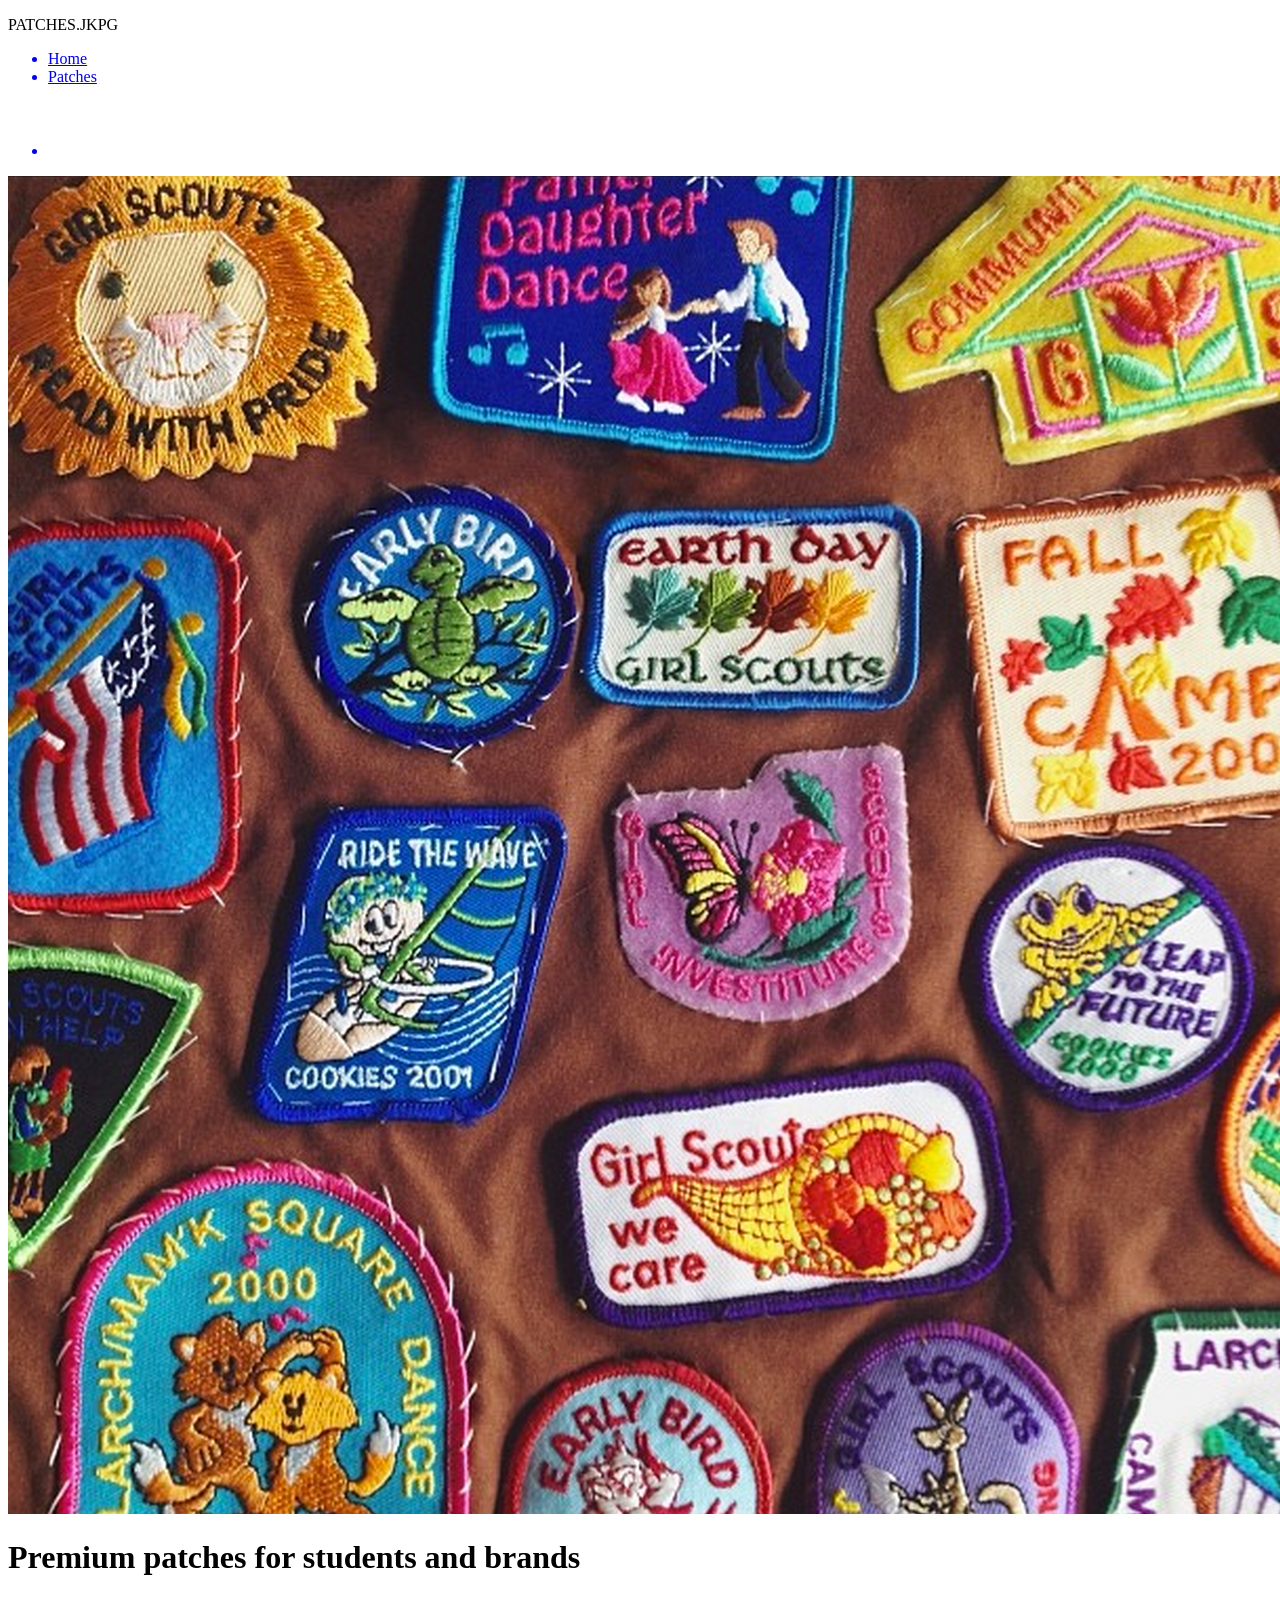
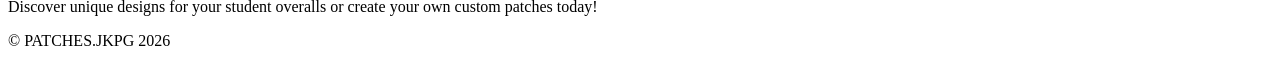
==== index.html @ 102b8553 "Added navigation, welcome page picture, short welcome text and footer. Linked main css file to index" ====
<!doctype html>
<html lang="en">
  <head>
    <meta charset="UTF-8" />
    <meta name="viewport" content="width=device-width, initial-scale=1.0" />
    <title>Patches.JKPG</title>
    <link rel="stylesheet" href="css/main.css" />
  </head>
  <body>
    <header>
      <p>PATCHES.JKPG</p>
      <nav>
        <ul>
          <a href="index.html">
            <li>Home</li>
          </a>
          <a href="catalogue.html">
            <li>Patches</li>
          </a>
          <a href="shoppingCart.html">
            <li>
              <img src="images/shoppingCart.img.png" alt="Shopping Cart" />
            </li>
          </a>
        </ul>
      </nav>
    </header>
    <main>
      <img src="images/welcome page.img" alt="Picture of multiple patches." />
      <h1>Premium patches for students and brands</h1>
      <p>
        Discover unique designs for your student overalls or create your own
        custom patches today!
      </p>
    </main>
    <footer>
      <p>© PATCHES.JKPG 2026</p>
    </footer>
  </body>
</html>
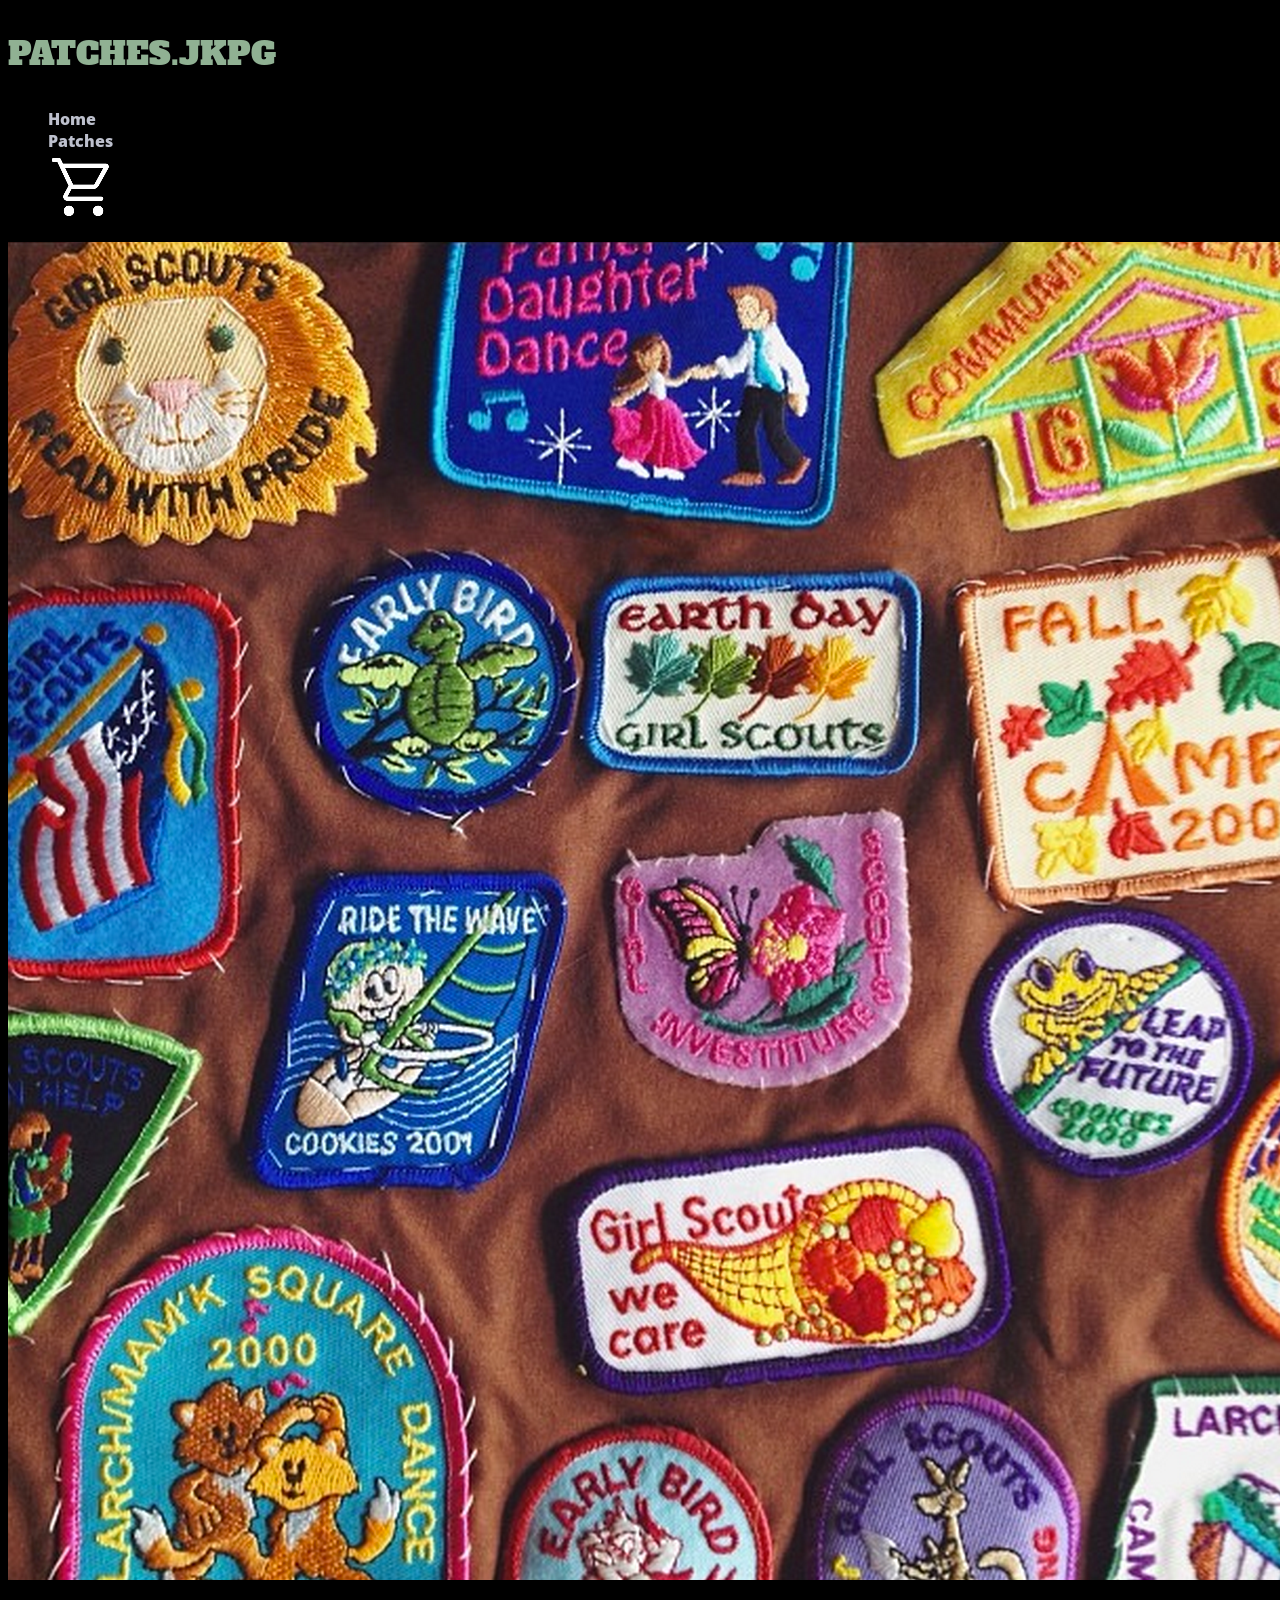
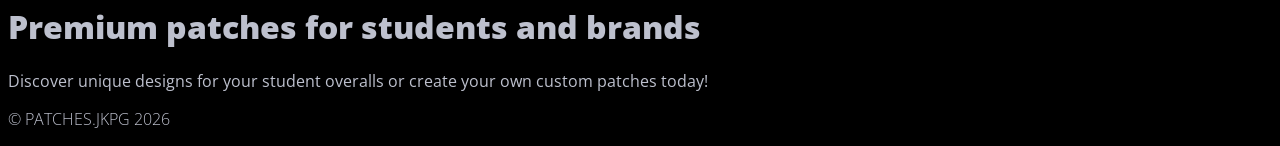
==== commit 1abc9222: "adding fonts homepage" ====
--- a/index.html
+++ b/index.html
@@ -5,36 +5,62 @@
     <meta name="viewport" content="width=device-width, initial-scale=1.0" />
     <title>Patches.JKPG</title>
     <link rel="stylesheet" href="css/main.css" />
+
+    <!--Logo font-->
+    <link rel="preconnect" href="https://fonts.googleapis.com" />
+    <link rel="preconnect" href="https://fonts.gstatic.com" crossorigin />
+    <link
+      href="https://fonts.googleapis.com/css2?family=Alfa+Slab+One&display=swap"
+      rel="stylesheet"
+    />
+
+    <!--Text font-->
+    <link rel="preconnect" href="https://fonts.googleapis.com" />
+    <link rel="preconnect" href="https://fonts.gstatic.com" crossorigin />
+    <link
+      href="https://fonts.googleapis.com/css2?family=Open+Sans:ital,wght@0,300..800;1,300..800&display=swap"
+      rel="stylesheet"
+    />
   </head>
   <body>
     <header>
-      <p>PATCHES.JKPG</p>
-      <nav>
-        <ul>
-          <a href="index.html">
-            <li>Home</li>
-          </a>
-          <a href="catalogue.html">
-            <li>Patches</li>
-          </a>
-          <a href="shoppingCart.html">
-            <li>
-              <img src="images/shoppingCart.img.png" alt="Shopping Cart" />
-            </li>
-          </a>
+      <p id="logo">PATCHES.JKPG</p>
+      <nav class="navbar">
+        <ul class="nav-links">
+          <li>
+            <a href="index.html" class="nav-item">Home</a>
+          </li>
+
+          <li>
+            <a href="catalogue.html" class="nav-item">Patches</a>
+          </li>
+
+          <li>
+            <a href="shoppingCart.html">
+              <img
+                src="images/shoppingCart.img.png"
+                alt="Shopping Cart"
+                class="nav-item"
+              />
+            </a>
+          </li>
         </ul>
       </nav>
     </header>
     <main>
-      <img src="images/welcome page.img" alt="Picture of multiple patches." />
-      <h1>Premium patches for students and brands</h1>
-      <p>
+      <img
+        src="images/welcome page.img"
+        alt="Picture of multiple patches."
+        class="img-home"
+      />
+      <h1 class="heading-welcome">Premium patches for students and brands</h1>
+      <p class="text-homepage">
         Discover unique designs for your student overalls or create your own
         custom patches today!
       </p>
     </main>
     <footer>
-      <p>© PATCHES.JKPG 2026</p>
+      <p class="copyright">© PATCHES.JKPG 2026</p>
     </footer>
   </body>
 </html>
--- a/css/main.css
+++ b/css/main.css
@@ -0,0 +1,51 @@
+body {
+  background-color: black;
+  color: rgba(189, 192, 205, 1);
+}
+
+#logo {
+  font-family: "Alfa Slab One", serif;
+  font-weight: 400;
+  font-style: normal;
+  font-size: 2rem;
+  color: rgba(144, 177, 147, 1);
+}
+.heading-welcome {
+  font-family: "Open Sans", sans-serif;
+  font-size: 1 rem;
+  font-weight: 800;
+  font-variation-settings: "wdth" 100;
+}
+
+.text-homepage {
+  font-family: "Open Sans", sans-serif;
+  font-size: 0.5 rem;
+  font-weight: 400;
+  font-variation-settings: "wdth" 100;
+}
+
+.copyright {
+  font-family: "Open Sans", sans-serif;
+  font-size: 0.01 rem;
+  font-weight: 40;
+  font-variation-settings: "wdth" 100;
+}
+
+.nav-links {
+  list-style: none;
+}
+.nav-item {
+  color: rgba(189, 192, 205, 1);
+  text-decoration: none;
+  font-family: "Open Sans", sans-serif;
+  font-size: 0.5 rem;
+  font-weight: 800;
+  font-variation-settings: "wdth" 100;
+}
+
+.nav-item:visited {
+  color: rgba(189, 192, 205, 1);
+}
+.nav-item:hover {
+  color: rgba(144, 177, 147, 1);
+}
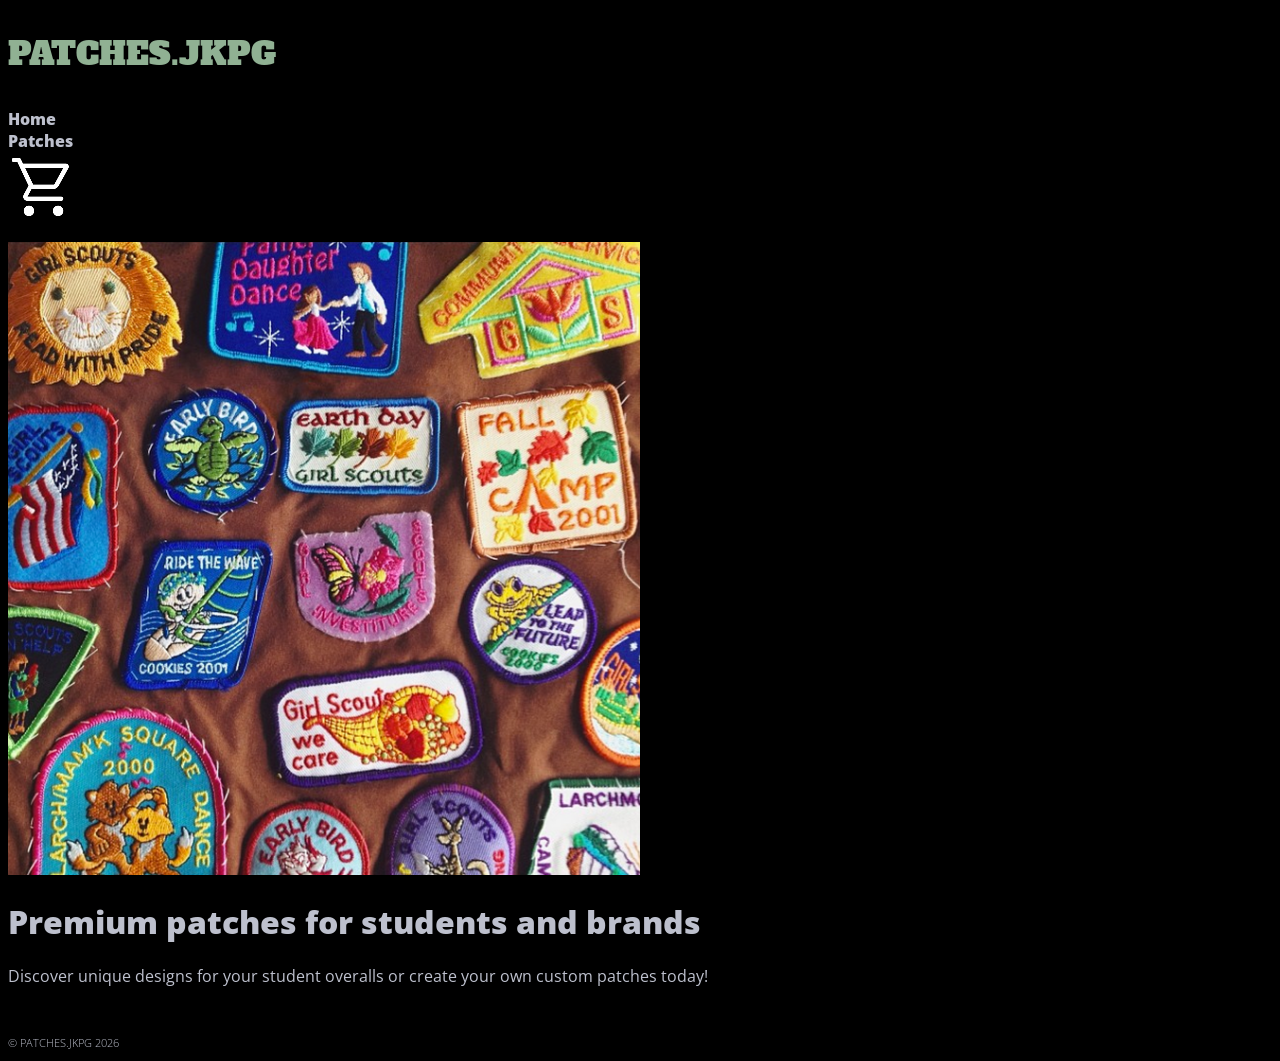
==== commit 3e054c19: "Patches/cataloque page html basic hmlt created(list of patches picture, name, price) css text, paddi" ====
--- a/index.html
+++ b/index.html
@@ -3,7 +3,7 @@
   <head>
     <meta charset="UTF-8" />
     <meta name="viewport" content="width=device-width, initial-scale=1.0" />
-    <title>Patches.JKPG</title>
+    <title>PATCHES.JKPG</title>
     <link rel="stylesheet" href="css/main.css" />
 
     <!--Logo font-->
@@ -49,9 +49,9 @@
     </header>
     <main>
       <img
+        class="main-img"
         src="images/welcome page.img"
         alt="Picture of multiple patches."
-        class="img-home"
       />
       <h1 class="heading-welcome">Premium patches for students and brands</h1>
       <p class="text-homepage">
--- a/css/main.css
+++ b/css/main.css
@@ -2,6 +2,8 @@
   background-color: black;
   color: rgba(189, 192, 205, 1);
 }
+
+/*HEADER*/
 
 #logo {
   font-family: "Alfa Slab One", serif;
@@ -10,35 +12,16 @@
   font-size: 2rem;
   color: rgba(144, 177, 147, 1);
 }
-.heading-welcome {
-  font-family: "Open Sans", sans-serif;
-  font-size: 1 rem;
-  font-weight: 800;
-  font-variation-settings: "wdth" 100;
-}
-
-.text-homepage {
-  font-family: "Open Sans", sans-serif;
-  font-size: 0.5 rem;
-  font-weight: 400;
-  font-variation-settings: "wdth" 100;
-}
-
-.copyright {
-  font-family: "Open Sans", sans-serif;
-  font-size: 0.01 rem;
-  font-weight: 40;
-  font-variation-settings: "wdth" 100;
-}
 
 .nav-links {
   list-style: none;
+  padding-left: 0;
 }
 .nav-item {
   color: rgba(189, 192, 205, 1);
   text-decoration: none;
   font-family: "Open Sans", sans-serif;
-  font-size: 0.5 rem;
+  font-size: 1rem;
   font-weight: 800;
   font-variation-settings: "wdth" 100;
 }
@@ -49,3 +32,36 @@
 .nav-item:hover {
   color: rgba(144, 177, 147, 1);
 }
+
+/*MAIN*/
+
+.main-img {
+  width: 50%;
+}
+.heading-welcome {
+  font-family: "Open Sans", sans-serif;
+  font-size: 2rem;
+  font-weight: 800;
+  font-variation-settings: "wdth" 100;
+}
+
+.text-homepage {
+  font-family: "Open Sans", sans-serif;
+  font-size: 1rem;
+  font-weight: 400;
+  font-variation-settings: "wdth" 100;
+}
+
+/*FOOTER*/
+
+.copyright {
+  font-family: "Open Sans", sans-serif;
+  font-size: 0.7rem;
+  font-weight: 40;
+  font-variation-settings: "wdth" 100;
+}
+
+footer {
+  margin-top: 3rem;
+  border-top: 1px rgba(189, 192, 205, 1);
+}
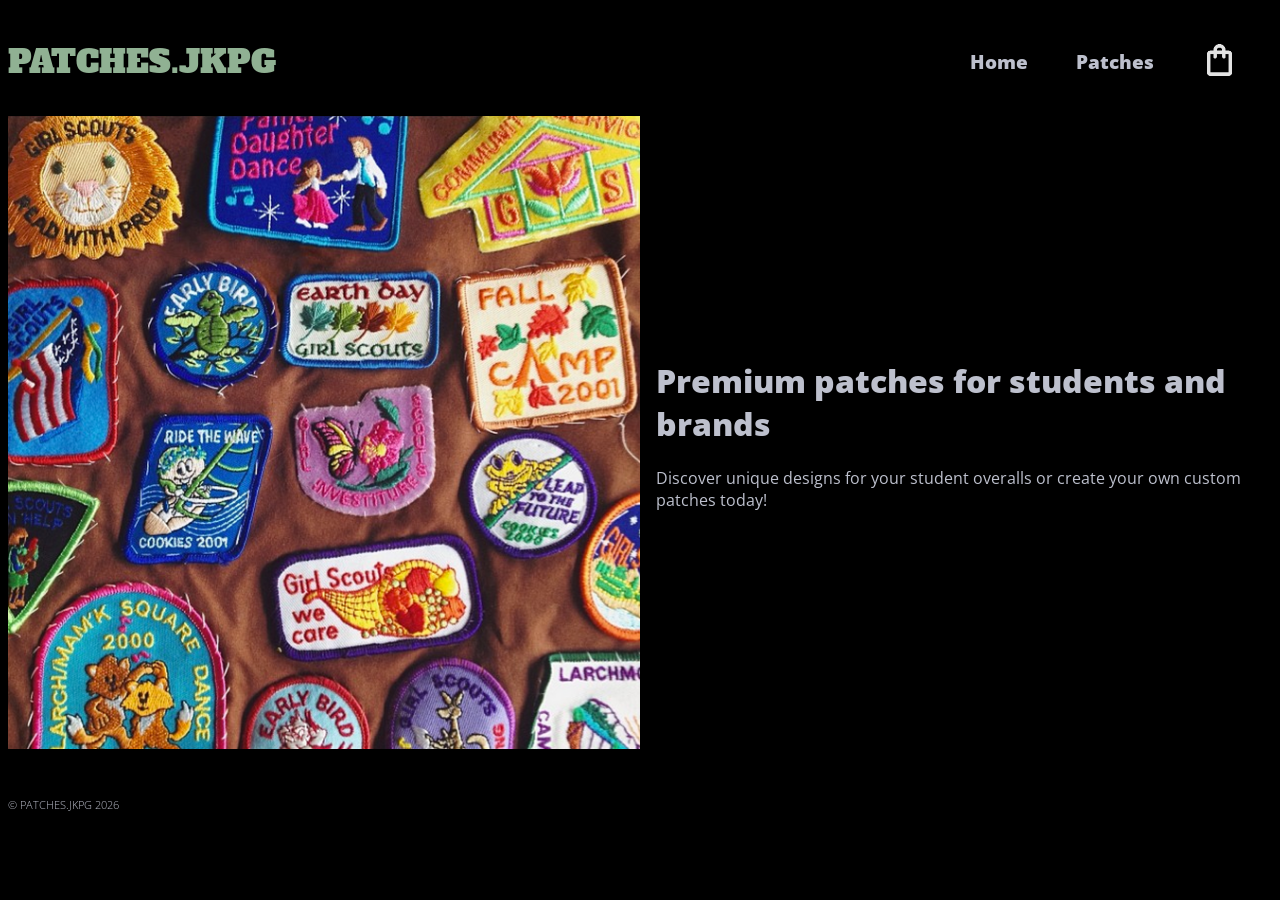
==== commit 2c5c2f4a: "Shopping bag symbol change, navigation layout left, margin update in patches page, text layout home " ====
--- a/index.html
+++ b/index.html
@@ -38,7 +38,8 @@
           <li>
             <a href="shoppingCart.html">
               <img
-                src="images/shoppingCart.img.png"
+                id="shoppingCartImg"
+                src="images/shoppingBag.img.png"
                 alt="Shopping Cart"
                 class="nav-item"
               />
@@ -53,11 +54,13 @@
         src="images/welcome page.img"
         alt="Picture of multiple patches."
       />
-      <h1 class="heading-welcome">Premium patches for students and brands</h1>
-      <p class="text-homepage">
-        Discover unique designs for your student overalls or create your own
-        custom patches today!
-      </p>
+      <div class="main-texts">
+        <h1 class="heading-welcome">Premium patches for students and brands</h1>
+        <p class="text-homepage">
+          Discover unique designs for your student overalls or create your own
+          custom patches today!
+        </p>
+      </div>
     </main>
     <footer>
       <p class="copyright">© PATCHES.JKPG 2026</p>
--- a/css/main.css
+++ b/css/main.css
@@ -4,6 +4,12 @@
 }
 
 /*HEADER*/
+
+header {
+  display: flex;
+  align-items: center;
+  justify-content: space-between;
+}
 
 #logo {
   font-family: "Alfa Slab One", serif;
@@ -12,18 +18,23 @@
   font-size: 2rem;
   color: rgba(144, 177, 147, 1);
 }
-
+#shoppingCartImg {
+  width: 30%;
+}
 .nav-links {
   list-style: none;
   padding-left: 0;
+  display: flex;
+  align-items: center;
 }
 .nav-item {
   color: rgba(189, 192, 205, 1);
   text-decoration: none;
   font-family: "Open Sans", sans-serif;
-  font-size: 1rem;
+  font-size: 1.2rem;
   font-weight: 800;
   font-variation-settings: "wdth" 100;
+  margin-left: 3rem;
 }
 
 .nav-item:visited {
@@ -33,7 +44,20 @@
   color: rgba(144, 177, 147, 1);
 }
 
+.navbar {
+  align-content: end;
+}
+
 /*MAIN*/
+
+main {
+  display: flex;
+  align-items: center;
+}
+
+.main-texts {
+  margin-left: 1rem;
+}
 
 .main-img {
   width: 50%;
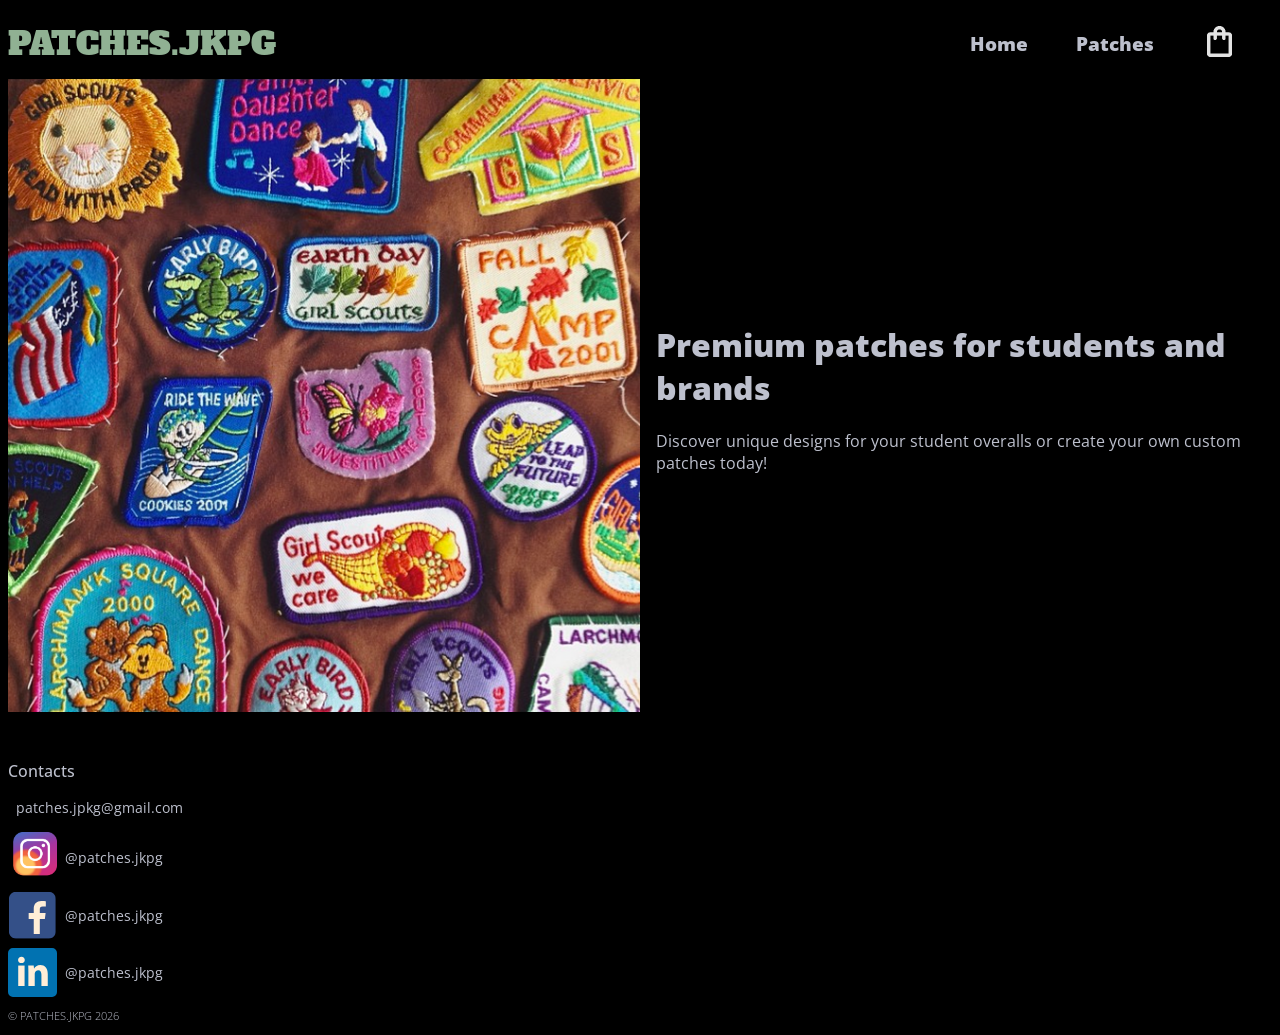
==== commit 15bbf279: "shopping cart page, footer: social media" ====
--- a/index.html
+++ b/index.html
@@ -63,6 +63,21 @@
       </div>
     </main>
     <footer>
+      <h1 id="contacts">Contacts</h1>
+      <p id="mail">patches.jpkg@gmail.com</p>
+      <figure class="social-media">
+        <img src="images/instagram.img.png" alt="Instagram icon" />
+        <figcaption>@patches.jkpg</figcaption>
+      </figure>
+      <figure class="social-media">
+        <img src="images/facebook.img.svg" alt="Facebook icon" />
+        <figcaption>@patches.jkpg</figcaption>
+      </figure>
+      <figure class="social-media">
+        <img src="images/linkedIn.img.svg" alt="LinkedIn icon" />
+        <figcaption>@patches.jkpg</figcaption>
+      </figure>
+
       <p class="copyright">© PATCHES.JKPG 2026</p>
     </footer>
   </body>
--- a/css/main.css
+++ b/css/main.css
@@ -9,9 +9,15 @@
   display: flex;
   align-items: center;
   justify-content: space-between;
+  position: sticky;
+  top: 0;
+  background-color: black;
+  width: 100%;
 }
 
 #logo {
+  margin-top: 0;
+  margin-bottom: 0;
   font-family: "Alfa Slab One", serif;
   font-weight: 400;
   font-style: normal;
@@ -50,13 +56,13 @@
 
 /*MAIN*/
 
+.main-texts {
+  margin-left: 1rem;
+}
 main {
   display: flex;
   align-items: center;
-}
-
-.main-texts {
-  margin-left: 1rem;
+  flex-direction: row;
 }
 
 .main-img {
@@ -77,6 +83,41 @@
 }
 
 /*FOOTER*/
+#contacts {
+  color: rgba(189, 192, 205, 1);
+  font-family: "Open Sans", sans-serif;
+  font-size: 1rem;
+  font-weight: 500;
+  font-variation-settings: "wdth" 100;
+  margin-bottom: 1rem;
+}
+
+#mail {
+  padding-left: 0.5rem;
+  font-family: "Open Sans", sans-serif;
+  font-size: 0.9rem;
+  font-weight: 400;
+  font-variation-settings: "wdth" 100;
+}
+.social-media {
+  margin-left: 0;
+
+  margin-top: 0.5rem;
+  margin-bottom: 0.5rem;
+  img {
+    width: 4%;
+  }
+  figcaption {
+    padding-left: 0.5rem;
+    font-family: "Open Sans", sans-serif;
+    font-size: 0.9rem;
+    font-weight: 400;
+    font-variation-settings: "wdth" 100;
+  }
+  display: flex;
+  flex-direction: row;
+  align-items: center;
+}
 
 .copyright {
   font-family: "Open Sans", sans-serif;
@@ -89,3 +130,32 @@
   margin-top: 3rem;
   border-top: 1px rgba(189, 192, 205, 1);
 }
+
+/* BREAKING POINT NAVIGATION */
+
+@media screen and (max-width: 630px) {
+  header {
+    flex-direction: column;
+  }
+}
+
+@media screen and (max-width: 630px) {
+  main {
+    flex-direction: column;
+  }
+}
+/* @media screen and (min-width: 630px) {
+  main {
+    display: flex;
+    align-items: center;
+    flex-direction: row;
+  }
+}
+
+@media screen and (min-width: 900px) {
+  main {
+    display: flex;
+    align-items: center;
+    flex-direction: column;
+  }
+} */
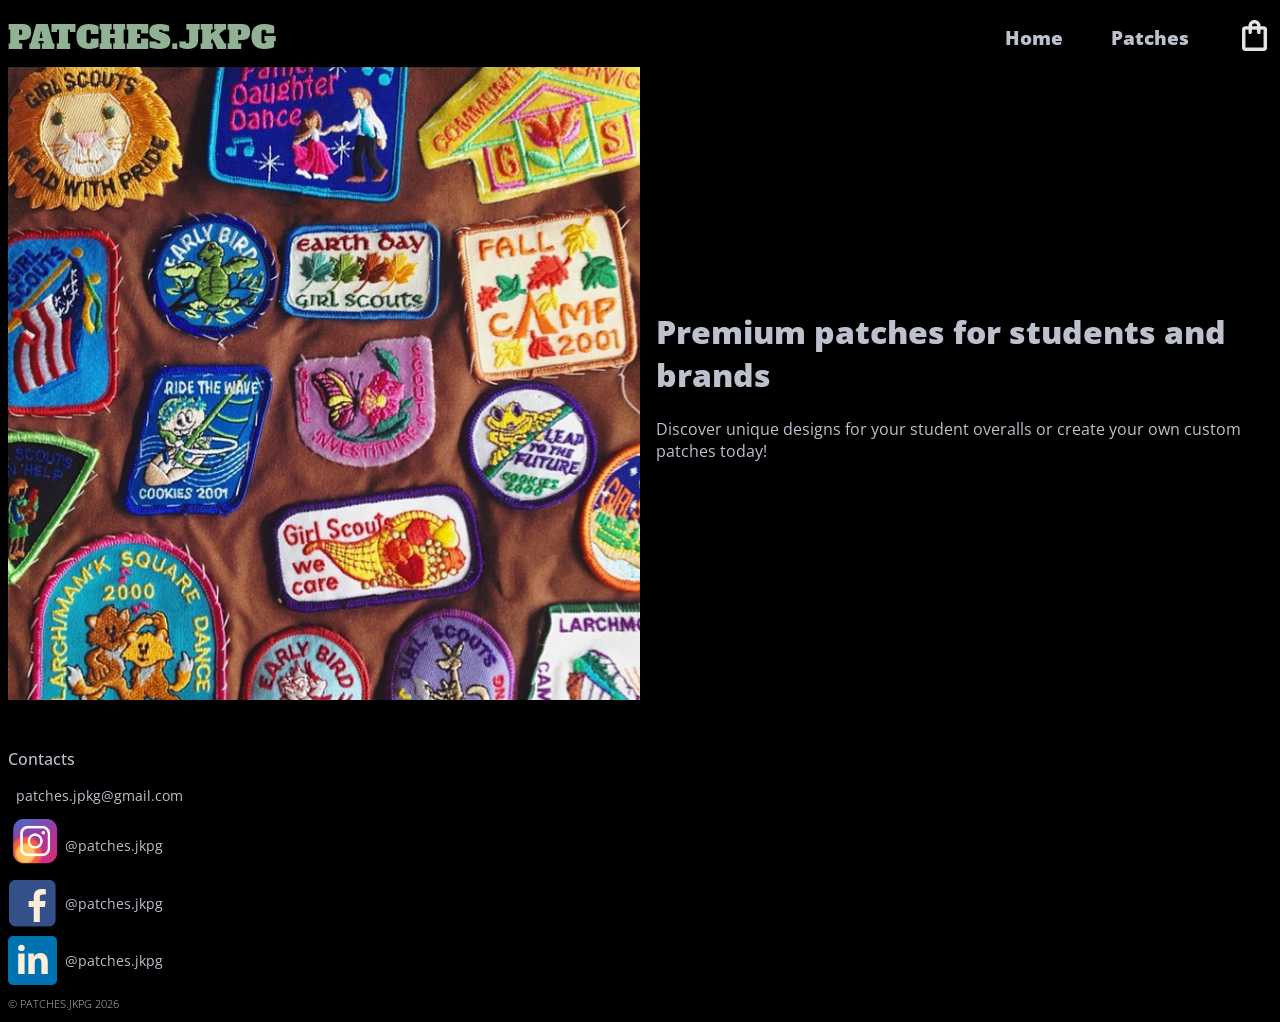
==== commit 274925de: "shopping bag also showing while hamburger menu" ====
--- a/index.html
+++ b/index.html
@@ -5,6 +5,7 @@
     <meta name="viewport" content="width=device-width, initial-scale=1.0" />
     <title>PATCHES.JKPG</title>
     <link rel="stylesheet" href="css/main.css" />
+    <script src="js/main.js" defer></script>
 
     <!--Logo font-->
     <link rel="preconnect" href="https://fonts.googleapis.com" />
@@ -25,7 +26,14 @@
   <body>
     <header>
       <p id="logo">PATCHES.JKPG</p>
-      <nav class="navbar">
+      <nav class="navbar" id="nav-links">
+        <button id="hamburger-button" class="hamburger-container">
+          <img
+            src="images/hamburgerMenu.img.png"
+            alt="Hamburger menu."
+            class="hamburger-img"
+          />
+        </button>
         <ul class="nav-links">
           <li>
             <a href="index.html" class="nav-item">Home</a>
@@ -34,18 +42,17 @@
           <li>
             <a href="catalogue.html" class="nav-item">Patches</a>
           </li>
-
-          <li>
-            <a href="shoppingCart.html">
-              <img
-                id="shoppingCartImg"
-                src="images/shoppingBag.img.png"
-                alt="Shopping Cart"
-                class="nav-item"
-              />
-            </a>
-          </li>
         </ul>
+        <div class="cart-icon">
+          <a href="shoppingCart.html">
+            <img
+              id="shoppingCartImg"
+              src="images/shoppingBag.img.png"
+              alt="Shopping Cart"
+              class="nav-item"
+            />
+          </a>
+        </div>
       </nav>
     </header>
     <main>
--- a/css/main.css
+++ b/css/main.css
@@ -24,8 +24,9 @@
   font-size: 2rem;
   color: rgba(144, 177, 147, 1);
 }
+
 #shoppingCartImg {
-  width: 30%;
+  width: 35px;
 }
 .nav-links {
   list-style: none;
@@ -51,7 +52,23 @@
 }
 
 .navbar {
-  align-content: end;
+  display: flex;
+  align-content: center;
+  justify-content: space-between;
+}
+
+/* hide haburger icon when bigger screen */
+.hamburger-container {
+  display: none;
+}
+
+.cart-wrapper {
+  display: block;
+  margin-right: 15px;
+  align-content: center;
+}
+.cart-icon {
+  align-content: center;
 }
 
 /*MAIN*/
@@ -101,7 +118,6 @@
 }
 .social-media {
   margin-left: 0;
-
   margin-top: 0.5rem;
   margin-bottom: 0.5rem;
   img {
@@ -131,19 +147,46 @@
   border-top: 1px rgba(189, 192, 205, 1);
 }
 
-/* BREAKING POINT NAVIGATION */
+/* BREAKING POINTS */
 
 @media screen and (max-width: 630px) {
+  #hamburger-button {
+    background-color: black;
+    border: 0;
+  }
+  .hamburger-container {
+    display: block;
+    .hamburger-img {
+      width: 30px;
+    }
+  }
+
   header {
     flex-direction: column;
-  }
-}
-
-@media screen and (max-width: 630px) {
+
+    .nav-links {
+      display: none; /* Hiding links*/
+      flex-direction: column;
+      position: absolute;
+      top: 60px;
+      left: 0;
+      width: 100%;
+      z-index: 10;
+      padding: 20px 0;
+    }
+
+    .nav-links.open {
+      display: flex !important;
+    }
+  }
   main {
     flex-direction: column;
-  }
-}
+    .main-img {
+      width: 100%;
+    }
+  }
+}
+
 /* @media screen and (min-width: 630px) {
   main {
     display: flex;
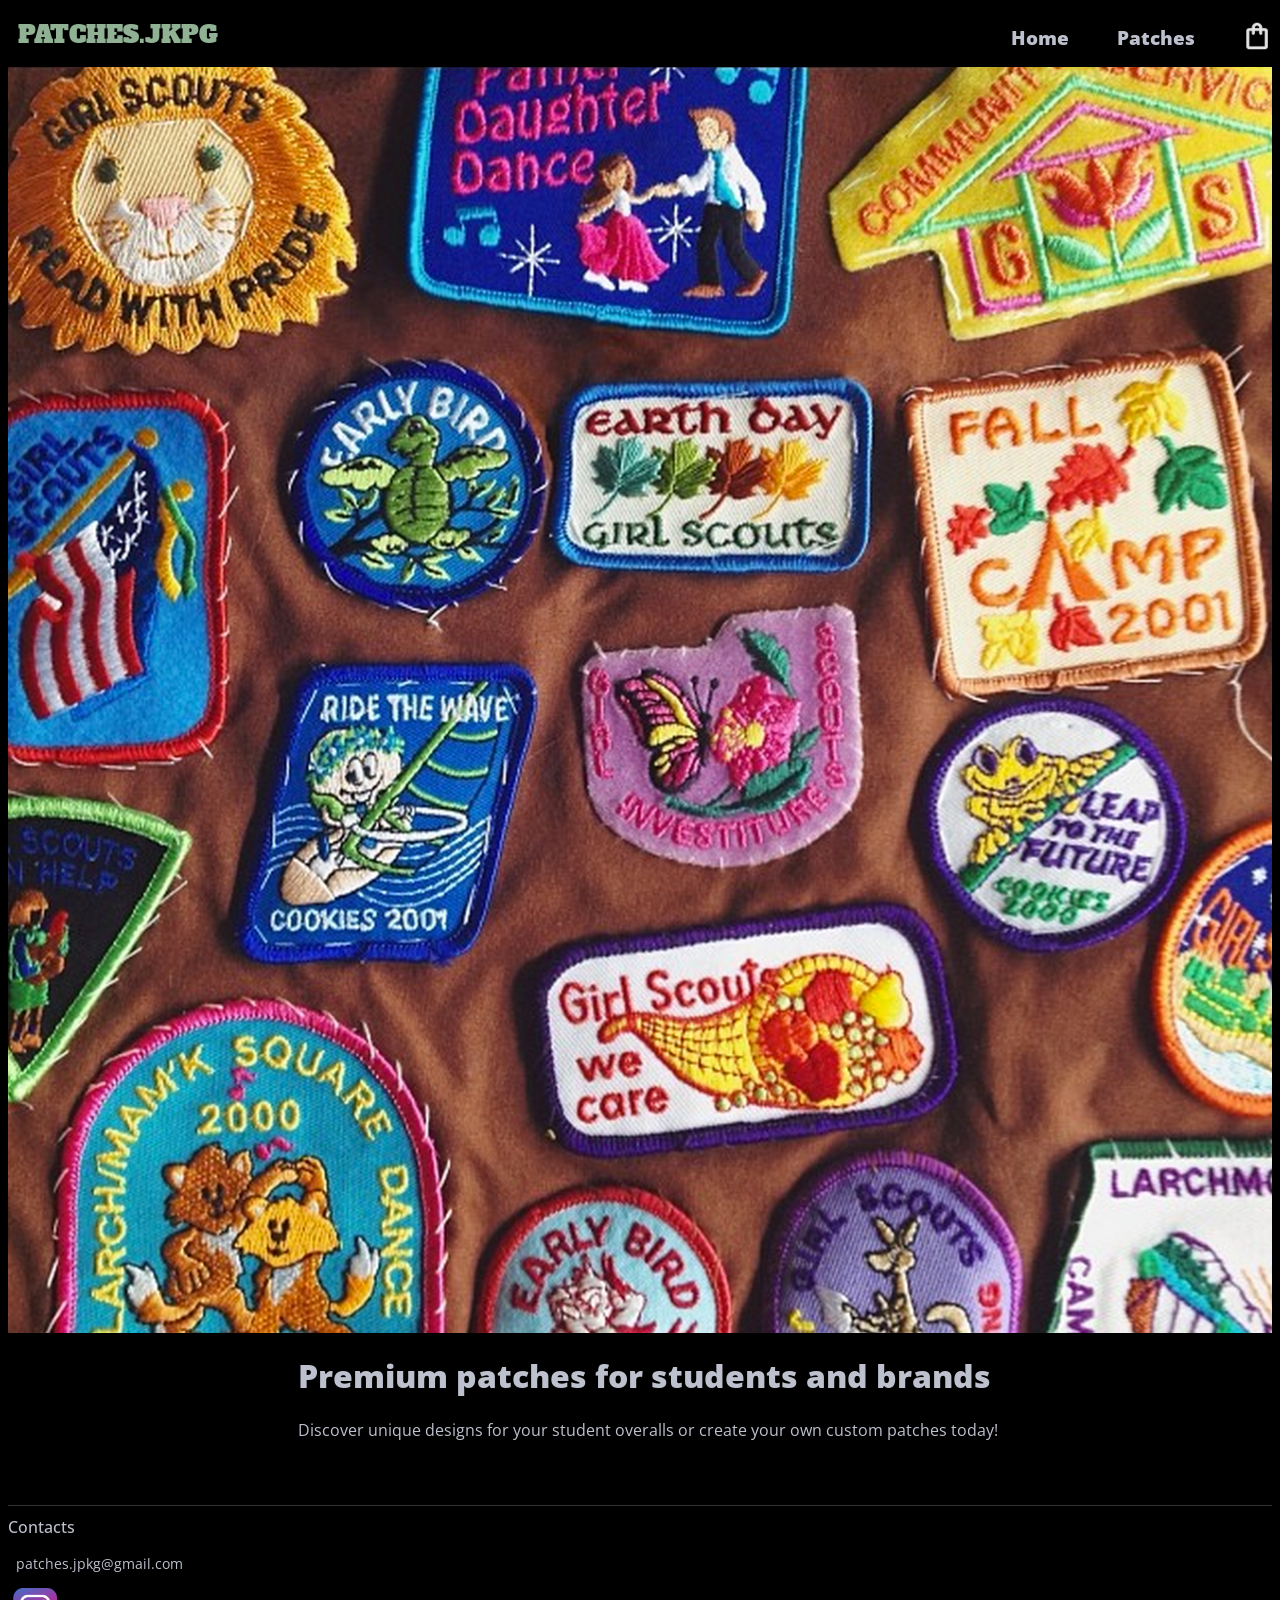
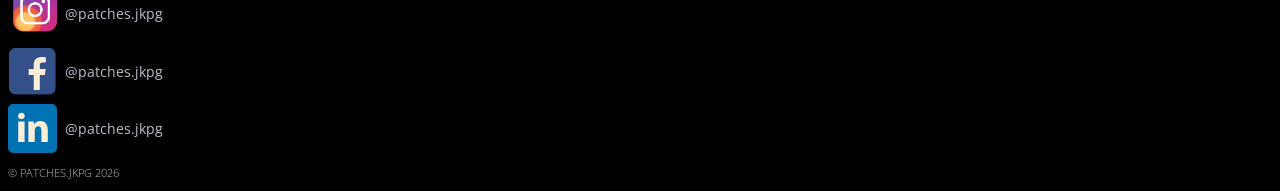
==== commit 80208c01: "responsive navigation layout right order of items, hamburger bar open" ====
--- a/index.html
+++ b/index.html
@@ -25,8 +25,7 @@
   </head>
   <body>
     <header>
-      <p id="logo">PATCHES.JKPG</p>
-      <nav class="navbar" id="nav-links">
+      <nav class="navbar">
         <button id="hamburger-button" class="hamburger-container">
           <img
             src="images/hamburgerMenu.img.png"
@@ -34,7 +33,10 @@
             class="hamburger-img"
           />
         </button>
-        <ul class="nav-links">
+
+        <p id="logo">PATCHES.JKPG</p>
+
+        <ul class="nav-links" id="nav-links">
           <li>
             <a href="index.html" class="nav-item">Home</a>
           </li>
@@ -43,13 +45,12 @@
             <a href="catalogue.html" class="nav-item">Patches</a>
           </li>
         </ul>
-        <div class="cart-icon">
+        <div class="cart-wrapper">
           <a href="shoppingCart.html">
             <img
               id="shoppingCartImg"
               src="images/shoppingBag.img.png"
               alt="Shopping Cart"
-              class="nav-item"
             />
           </a>
         </div>
--- a/css/main.css
+++ b/css/main.css
@@ -7,12 +7,13 @@
 
 header {
   display: flex;
-  align-items: center;
   justify-content: space-between;
+  align-items: center;
   position: sticky;
   top: 0;
   background-color: black;
   width: 100%;
+  z-index: 1000;
 }
 
 #logo {
@@ -23,16 +24,22 @@
   font-style: normal;
   font-size: 2rem;
   color: rgba(144, 177, 147, 1);
+  text-align: center;
+  font-size: 1.5rem;
+  padding: 10px 10px;
 }
 
 #shoppingCartImg {
-  width: 35px;
+  width: 30px;
+  margin-left: 1.7rem;
 }
 .nav-links {
   list-style: none;
   padding-left: 0;
   display: flex;
   align-items: center;
+  margin-left: auto;
+  text-align: center;
 }
 .nav-item {
   color: rgba(189, 192, 205, 1);
@@ -42,6 +49,7 @@
   font-weight: 800;
   font-variation-settings: "wdth" 100;
   margin-left: 3rem;
+  text-align: center;
 }
 
 .nav-item:visited {
@@ -53,8 +61,11 @@
 
 .navbar {
   display: flex;
+  justify-content: space-between;
   align-content: center;
-  justify-content: space-between;
+  gap: 20px;
+  width: 100%;
+  text-align: center;
 }
 
 /* hide haburger icon when bigger screen */
@@ -64,7 +75,6 @@
 
 .cart-wrapper {
   display: block;
-  margin-right: 15px;
   align-content: center;
 }
 .cart-icon {
@@ -145,45 +155,94 @@
 footer {
   margin-top: 3rem;
   border-top: 1px rgba(189, 192, 205, 1);
+  border-top: 1px solid #333;
 }
 
 /* BREAKING POINTS */
 
 @media screen and (max-width: 630px) {
+  header {
+    flex-direction: row !important;
+
+    .navbar {
+      display: flex;
+      width: 100%;
+      justify-content: space-between;
+      align-items: center;
+      position: relative;
+    }
+  }
+
   #hamburger-button {
     background-color: black;
     border: 0;
   }
+
   .hamburger-container {
     display: block;
+    order: 1;
     .hamburger-img {
       width: 30px;
     }
   }
-
-  header {
+  #logo {
+    order: 2;
+    flex: 1;
+    font-size: 1.5rem;
+    padding: 10px 10px;
+    text-align: center;
+  }
+  .cart-wrapper {
+    display: block !important;
+    order: 3;
+  }
+  .nav-links {
+    display: none; /* Hiding links*/
     flex-direction: column;
-
-    .nav-links {
-      display: none; /* Hiding links*/
-      flex-direction: column;
-      position: absolute;
-      top: 60px;
-      left: 0;
-      width: 100%;
-      z-index: 10;
-      padding: 20px 0;
-    }
-
-    .nav-links.open {
-      display: flex !important;
-    }
-  }
-  main {
-    flex-direction: column;
-    .main-img {
-      width: 100%;
-    }
+    position: absolute;
+    top: 20px;
+    height: 100%;
+    width: 30%;
+    z-index: 10;
+    background-color: black;
+  }
+
+  .nav-links.open {
+    display: flex !important;
+    background-color: black;
+    padding: 20px 20px;
+    border: 2px solid white;
+
+    .nav-item {
+      margin-left: 0.3rem;
+      color: rgba(189, 192, 205, 1);
+      text-decoration: none;
+      font-family: "Open Sans", sans-serif;
+      font-size: 1.1rem;
+      font-weight: 700;
+      font-variation-settings: "wdth" 100;
+      margin-left: 3rem;
+      text-align: center;
+    }
+    li {
+      align-self: flex-start;
+      border-bottom: 1px solid #333;
+      padding: 3px;
+    }
+  }
+
+  #shoppingCartImg {
+    width: 32px;
+    margin: 0;
+    padding: 1px 6px;
+  }
+}
+
+main {
+  flex-direction: column;
+  .main-img {
+    width: 100%;
+    margin-left: 0;
   }
 }
 
